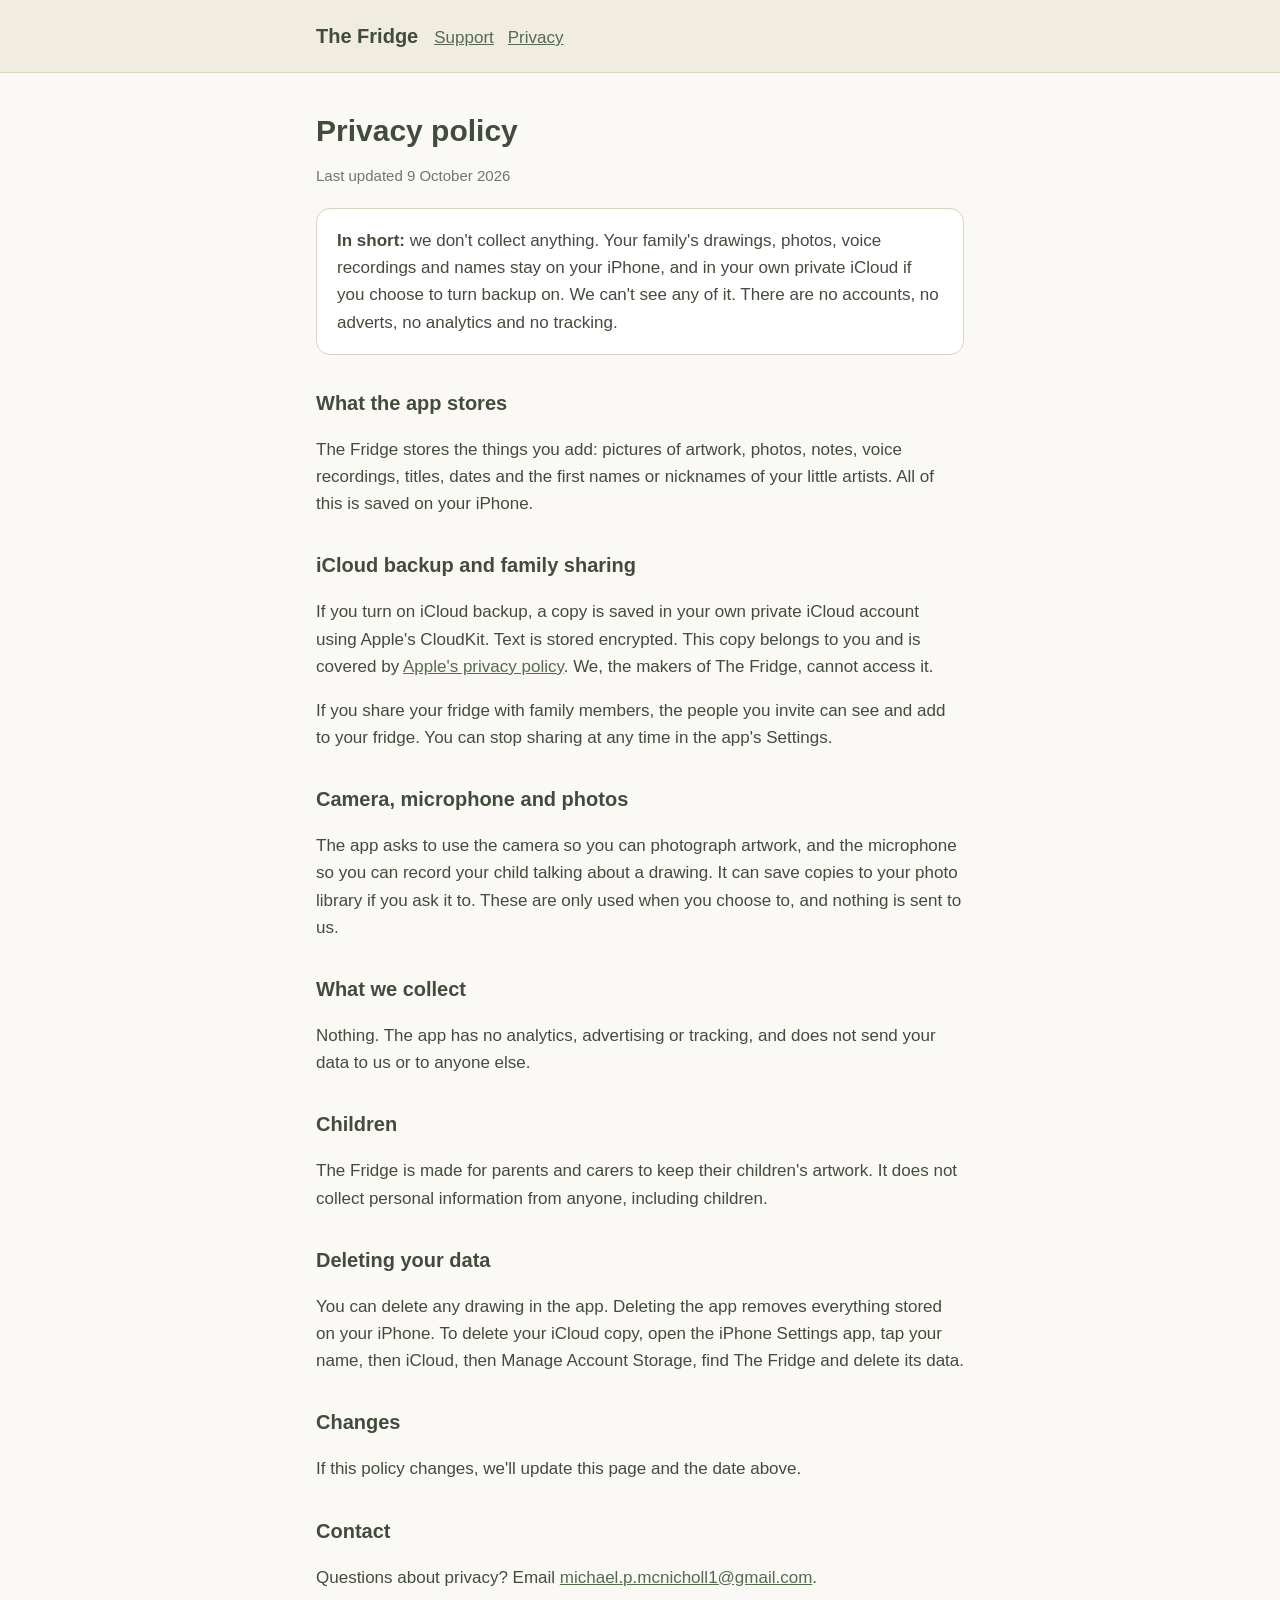
==== privacy.html @ f43756da "Add The Fridge support page and privacy policy Co-Authored-By: Claude Opus 5.5 (1M context) <noreply" ====
<!doctype html>
<html lang="en-GB">
<head>
<meta charset="utf-8">
<meta name="viewport" content="width=device-width, initial-scale=1">
<title>The Fridge: Privacy Policy</title>
<link rel="stylesheet" href="style.css">
</head>
<body>
<header><div><a class="brand" href="index.html">The Fridge</a><nav><a href="index.html">Support</a><a href="privacy.html">Privacy</a></nav></div></header>
<main>
<h1>Privacy policy</h1>
<p class="muted">Last updated 9 October 2026</p>

<div class="card">
<p style="margin:0"><strong>In short:</strong> we don't collect anything. Your family's drawings, photos, voice recordings and names stay on your iPhone, and in your own private iCloud if you choose to turn backup on. We can't see any of it. There are no accounts, no adverts, no analytics and no tracking.</p>
</div>

<h2>What the app stores</h2>
<p>The Fridge stores the things you add: pictures of artwork, photos, notes, voice recordings, titles, dates and the first names or nicknames of your little artists. All of this is saved on your iPhone.</p>

<h2>iCloud backup and family sharing</h2>
<p>If you turn on iCloud backup, a copy is saved in your own private iCloud account using Apple's CloudKit. Text is stored encrypted. This copy belongs to you and is covered by <a href="https://www.apple.com/legal/privacy/">Apple's privacy policy</a>. We, the makers of The Fridge, cannot access it.</p>
<p>If you share your fridge with family members, the people you invite can see and add to your fridge. You can stop sharing at any time in the app's Settings.</p>

<h2>Camera, microphone and photos</h2>
<p>The app asks to use the camera so you can photograph artwork, and the microphone so you can record your child talking about a drawing. It can save copies to your photo library if you ask it to. These are only used when you choose to, and nothing is sent to us.</p>

<h2>What we collect</h2>
<p>Nothing. The app has no analytics, advertising or tracking, and does not send your data to us or to anyone else.</p>

<h2>Children</h2>
<p>The Fridge is made for parents and carers to keep their children's artwork. It does not collect personal information from anyone, including children.</p>

<h2>Deleting your data</h2>
<p>You can delete any drawing in the app. Deleting the app removes everything stored on your iPhone. To delete your iCloud copy, open the iPhone Settings app, tap your name, then iCloud, then Manage Account Storage, find The Fridge and delete its data.</p>

<h2>Changes</h2>
<p>If this policy changes, we'll update this page and the date above.</p>

<h2>Contact</h2>
<p>Questions about privacy? Email <a href="mailto:michael.p.mcnicholl1@gmail.com">michael.p.mcnicholl1@gmail.com</a>.</p>
</main>
</body>
</html>
---- style.css ----
:root { --ink:#424c3d; --primary:#546b4e; --cream:#faf9f5; --kitchen:#f0ecdf; --line:#d9d3c2; }
* { box-sizing:border-box; }
body { margin:0; background:var(--cream); color:var(--ink); font:17px/1.6 -apple-system, BlinkMacSystemFont, "Segoe UI", Helvetica, Arial, sans-serif; }
main { max-width:680px; margin:0 auto; padding:40px 16px 64px; }
header { background:var(--kitchen); border-bottom:1px solid var(--line); }
header div { max-width:680px; margin:0 auto; padding:20px 16px; display:flex; gap:16px; align-items:baseline; flex-wrap:wrap; }
header a.brand { font-weight:700; font-size:20px; color:var(--ink); text-decoration:none; }
nav a { color:var(--primary); margin-right:14px; }
h1 { font-size:30px; line-height:1.2; margin:0 0 8px; }
h2 { font-size:20px; margin:32px 0 8px; }
a { color:var(--primary); }
.tagline { font-size:19px; margin-top:0; }
.muted { opacity:.75; font-size:15px; }
.card { background:#fff; border:1px solid var(--line); border-radius:14px; padding:18px 20px; margin:20px 0; }
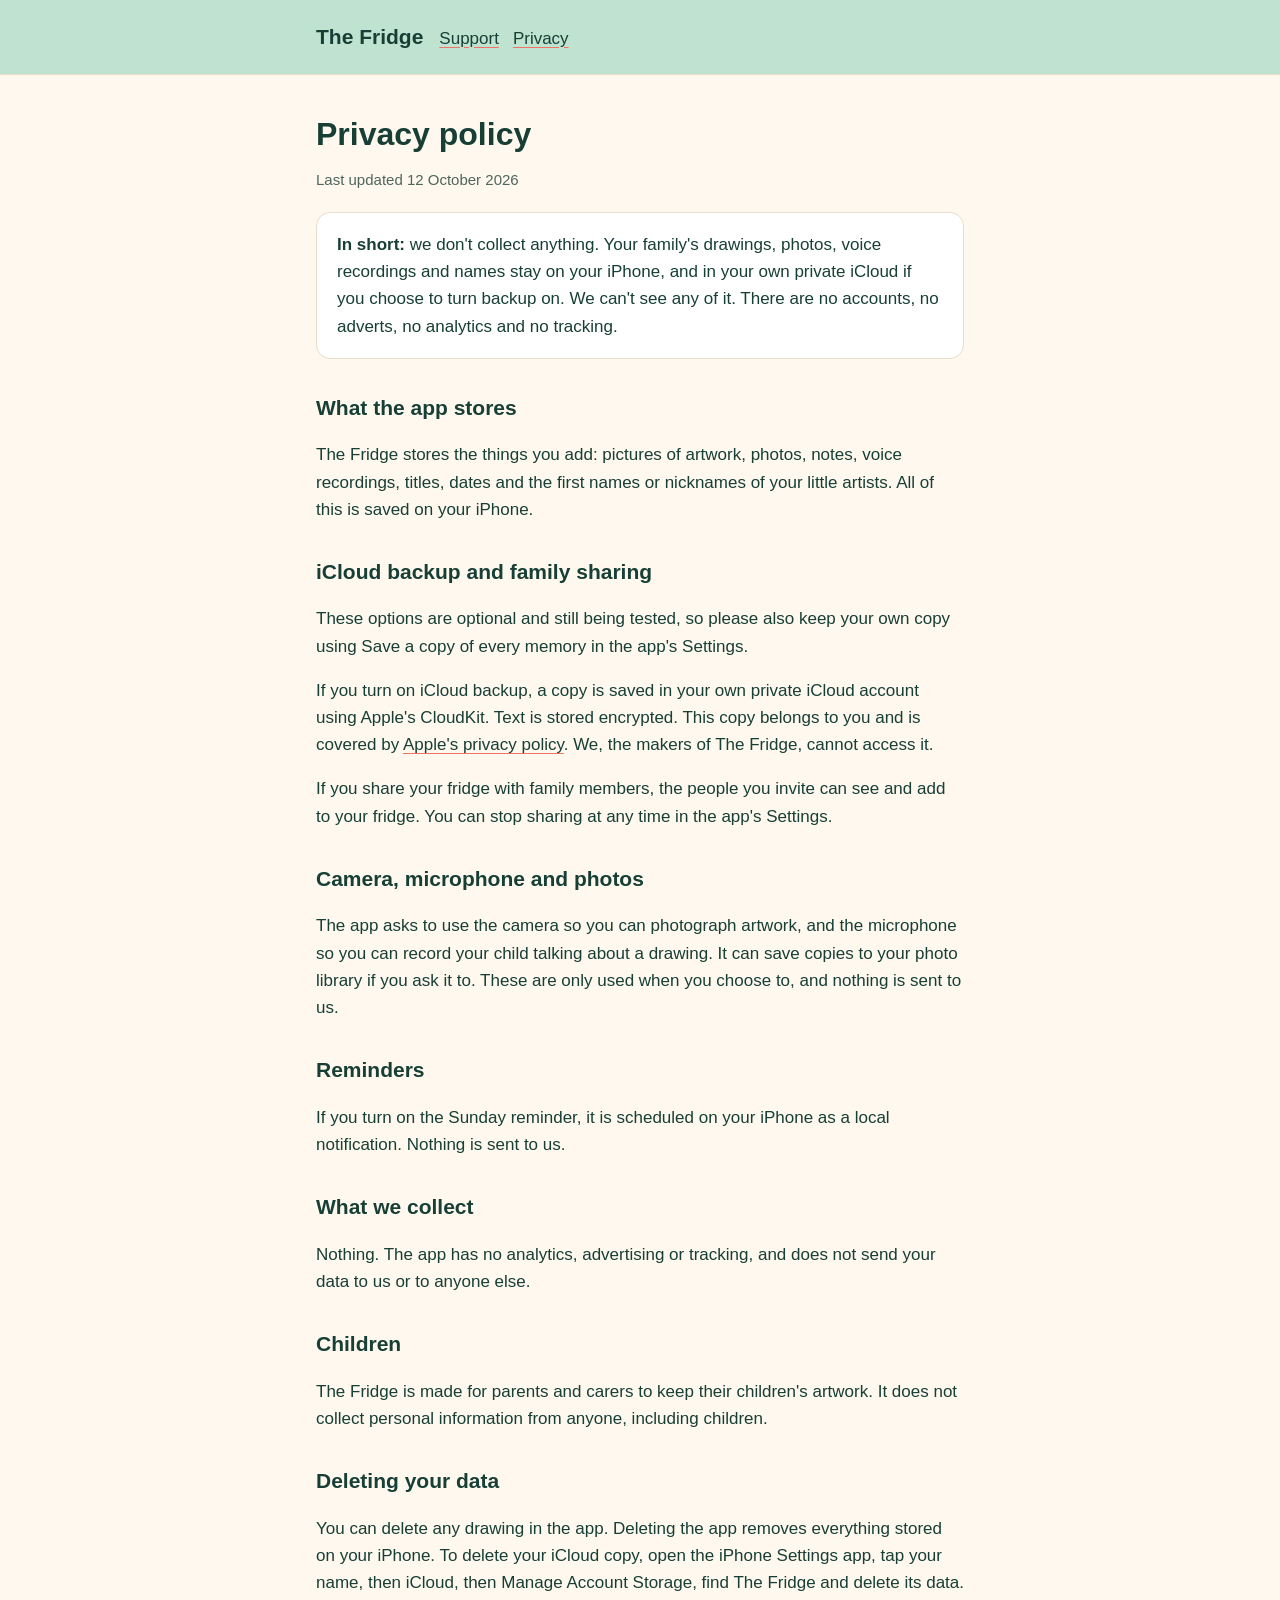
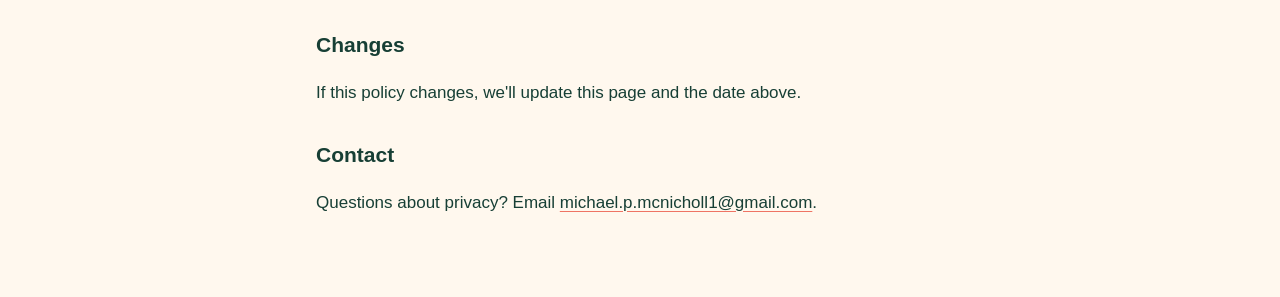
==== commit 8fb3ec22: "Align support and privacy pages with what the app does Removes iCloud backup and family sharing prom" ====
--- a/privacy.html
+++ b/privacy.html
@@ -10,7 +10,7 @@
 <header><div><a class="brand" href="index.html">The Fridge</a><nav><a href="index.html">Support</a><a href="privacy.html">Privacy</a></nav></div></header>
 <main>
 <h1>Privacy policy</h1>
-<p class="muted">Last updated 9 October 2026</p>
+<p class="muted">Last updated 12 October 2026</p>
 
 <div class="card">
 <p style="margin:0"><strong>In short:</strong> we don't collect anything. Your family's drawings, photos, voice recordings and names stay on your iPhone, and in your own private iCloud if you choose to turn backup on. We can't see any of it. There are no accounts, no adverts, no analytics and no tracking.</p>
@@ -20,11 +20,15 @@
 <p>The Fridge stores the things you add: pictures of artwork, photos, notes, voice recordings, titles, dates and the first names or nicknames of your little artists. All of this is saved on your iPhone.</p>
 
 <h2>iCloud backup and family sharing</h2>
+<p>These options are optional and still being tested, so please also keep your own copy using Save a copy of every memory in the app's Settings.</p>
 <p>If you turn on iCloud backup, a copy is saved in your own private iCloud account using Apple's CloudKit. Text is stored encrypted. This copy belongs to you and is covered by <a href="https://www.apple.com/legal/privacy/">Apple's privacy policy</a>. We, the makers of The Fridge, cannot access it.</p>
 <p>If you share your fridge with family members, the people you invite can see and add to your fridge. You can stop sharing at any time in the app's Settings.</p>
 
 <h2>Camera, microphone and photos</h2>
 <p>The app asks to use the camera so you can photograph artwork, and the microphone so you can record your child talking about a drawing. It can save copies to your photo library if you ask it to. These are only used when you choose to, and nothing is sent to us.</p>
+
+<h2>Reminders</h2>
+<p>If you turn on the Sunday reminder, it is scheduled on your iPhone as a local notification. Nothing is sent to us.</p>
 
 <h2>What we collect</h2>
 <p>Nothing. The app has no analytics, advertising or tracking, and does not send your data to us or to anyone else.</p>
--- a/style.css
+++ b/style.css
@@ -1,14 +1,18 @@
-:root { --ink:#424c3d; --primary:#546b4e; --cream:#faf9f5; --kitchen:#f0ecdf; --line:#d9d3c2; }
+/* Cream, evergreen, mint, coral and sunshine. Nunito and Inter are used when installed; nothing is downloaded. */
+:root { --ink:#173F35; --muted:#4E665C; --cream:#FFF8EE; --mint:#BFE3D0; --coral:#EF7464; --sunshine:#F4C95D; --line:#E7DDCB; }
 * { box-sizing:border-box; }
-body { margin:0; background:var(--cream); color:var(--ink); font:17px/1.6 -apple-system, BlinkMacSystemFont, "Segoe UI", Helvetica, Arial, sans-serif; }
+body { margin:0; background:var(--cream); color:var(--ink); font:17px/1.6 Inter, -apple-system, BlinkMacSystemFont, "Segoe UI", Helvetica, Arial, sans-serif; }
 main { max-width:680px; margin:0 auto; padding:40px 16px 64px; }
-header { background:var(--kitchen); border-bottom:1px solid var(--line); }
+header { background:var(--mint); border-bottom:1px solid var(--line); }
 header div { max-width:680px; margin:0 auto; padding:20px 16px; display:flex; gap:16px; align-items:baseline; flex-wrap:wrap; }
-header a.brand { font-weight:700; font-size:20px; color:var(--ink); text-decoration:none; }
-nav a { color:var(--primary); margin-right:14px; }
-h1 { font-size:30px; line-height:1.2; margin:0 0 8px; }
-h2 { font-size:20px; margin:32px 0 8px; }
-a { color:var(--primary); }
-.tagline { font-size:19px; margin-top:0; }
-.muted { opacity:.75; font-size:15px; }
+header a.brand { font-family:Nunito, ui-rounded, "SF Pro Rounded", -apple-system, sans-serif; font-weight:800; font-size:21px; color:var(--ink); text-decoration:none; }
+nav a { color:var(--ink); margin-right:14px; }
+h1, h2 { font-family:Nunito, ui-rounded, "SF Pro Rounded", -apple-system, sans-serif; font-weight:800; }
+h1 { font-size:32px; line-height:1.2; margin:0 0 8px; }
+h2 { font-size:21px; margin:32px 0 8px; }
+a { color:var(--ink); text-decoration-color:var(--coral); text-underline-offset:3px; }
+ul { padding-left:22px; }
+li { margin-bottom:8px; }
+.tagline { font-size:19px; margin-top:0; border-left:4px solid var(--sunshine); padding-left:10px; }
+.muted { color:var(--muted); font-size:15px; }
 .card { background:#fff; border:1px solid var(--line); border-radius:14px; padding:18px 20px; margin:20px 0; }
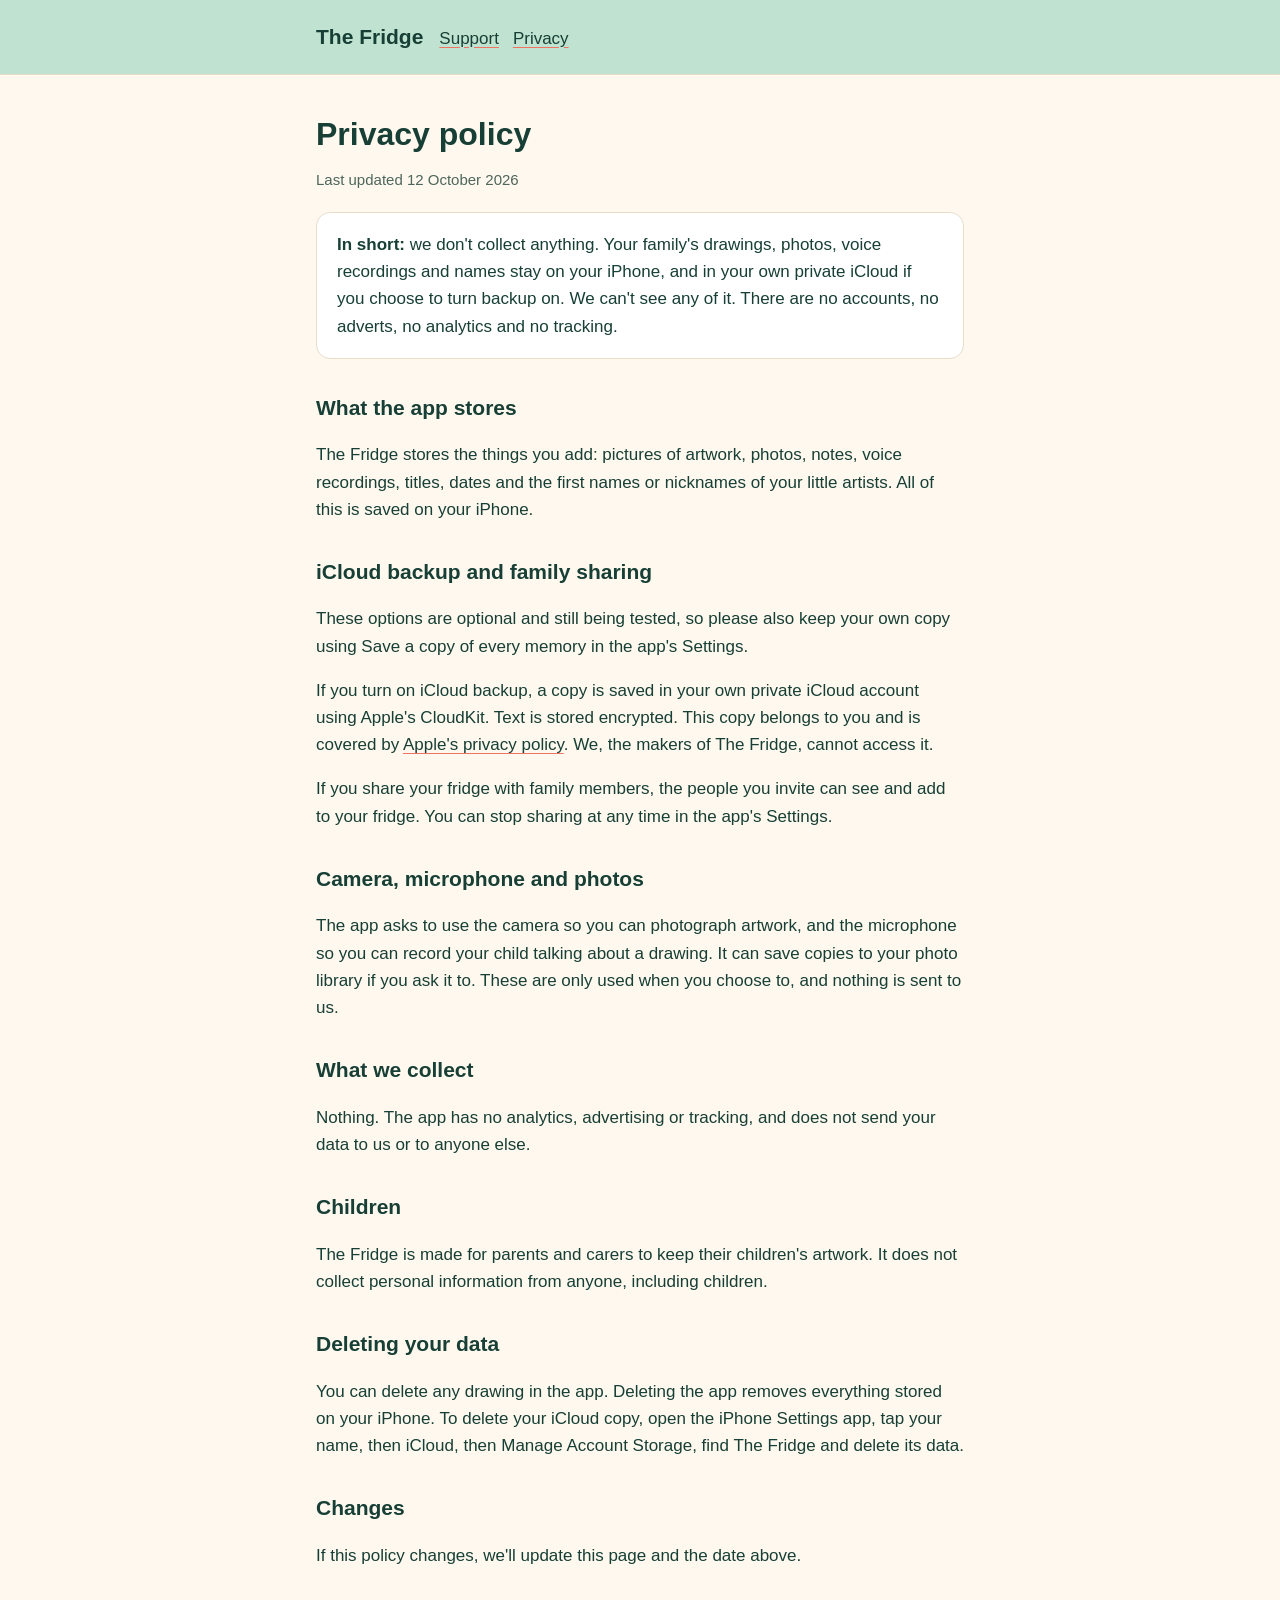
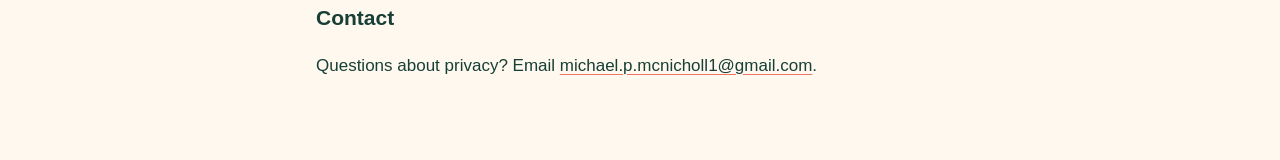
==== commit 71de9ba7: "Describe only what the current app does The story step and Sunday reminder are not in the app, so th" ====
--- a/privacy.html
+++ b/privacy.html
@@ -27,9 +27,6 @@
 <h2>Camera, microphone and photos</h2>
 <p>The app asks to use the camera so you can photograph artwork, and the microphone so you can record your child talking about a drawing. It can save copies to your photo library if you ask it to. These are only used when you choose to, and nothing is sent to us.</p>
 
-<h2>Reminders</h2>
-<p>If you turn on the Sunday reminder, it is scheduled on your iPhone as a local notification. Nothing is sent to us.</p>
-
 <h2>What we collect</h2>
 <p>Nothing. The app has no analytics, advertising or tracking, and does not send your data to us or to anyone else.</p>
 
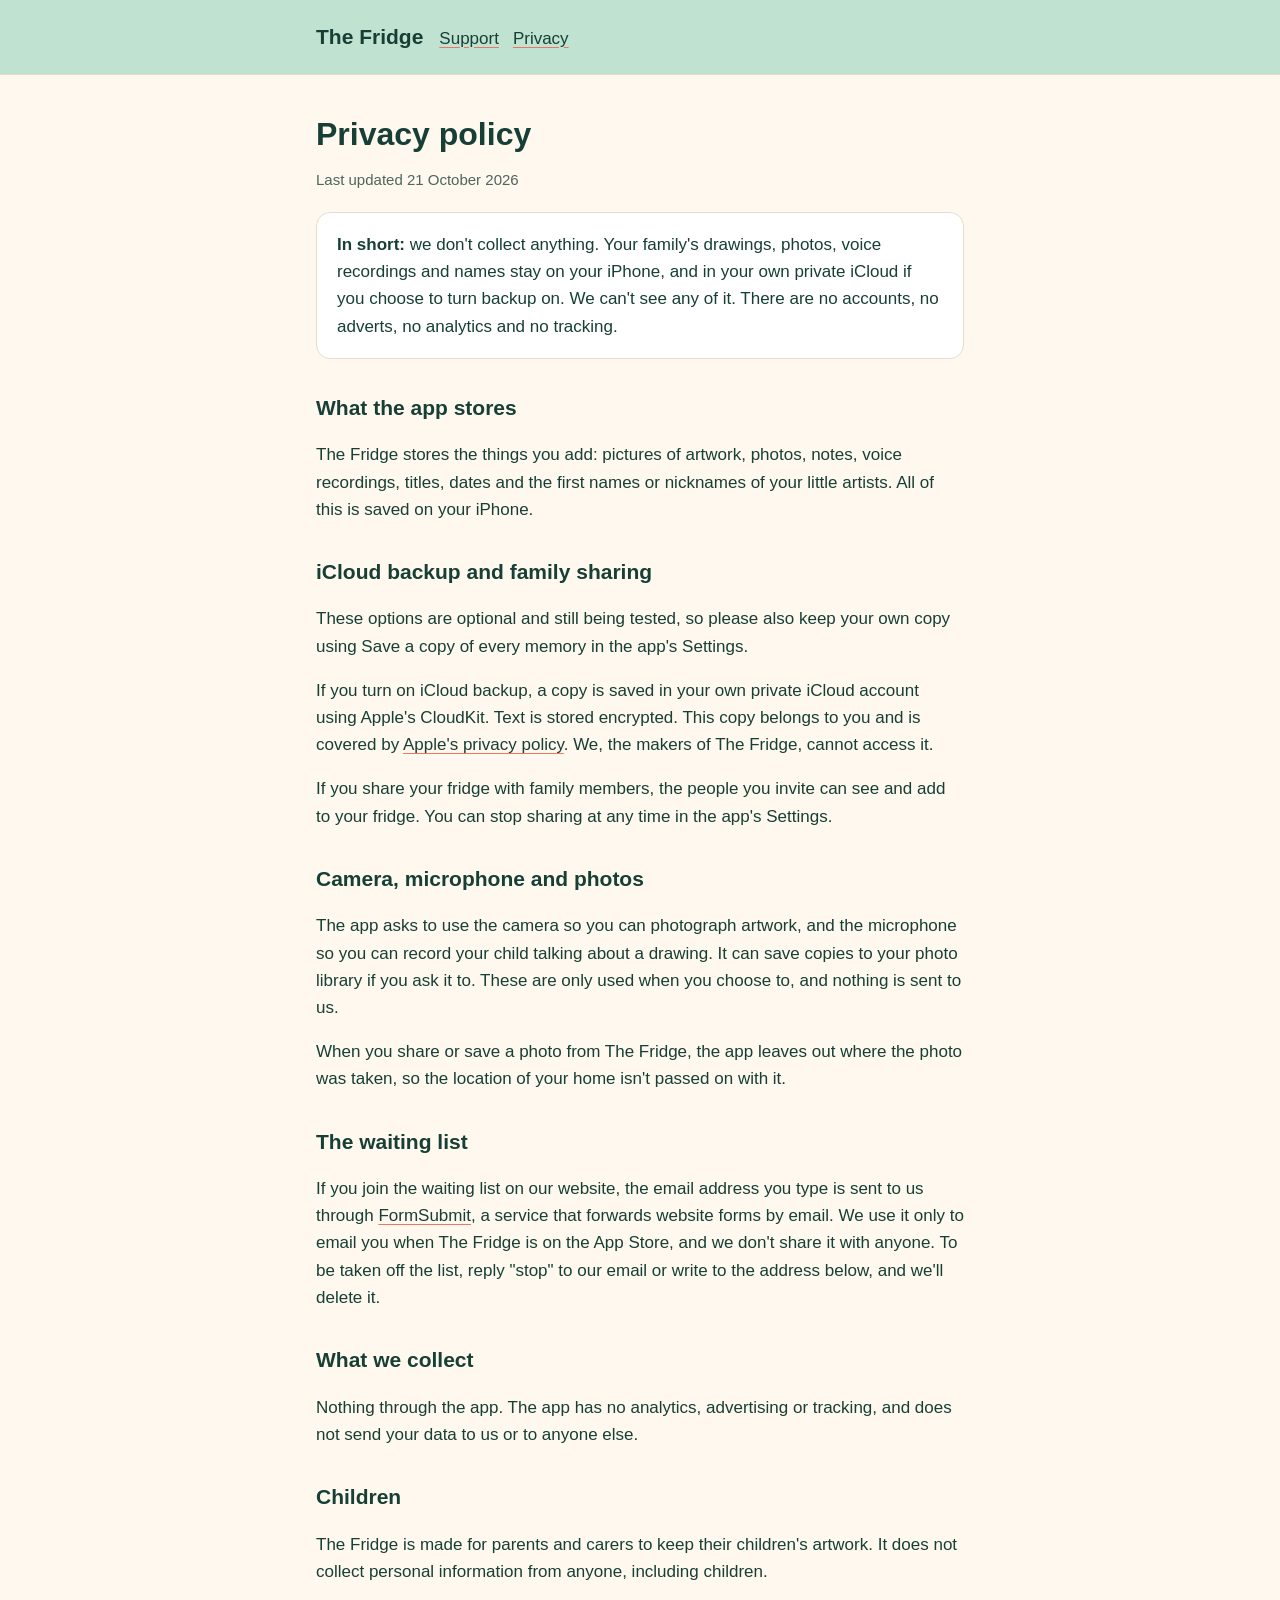
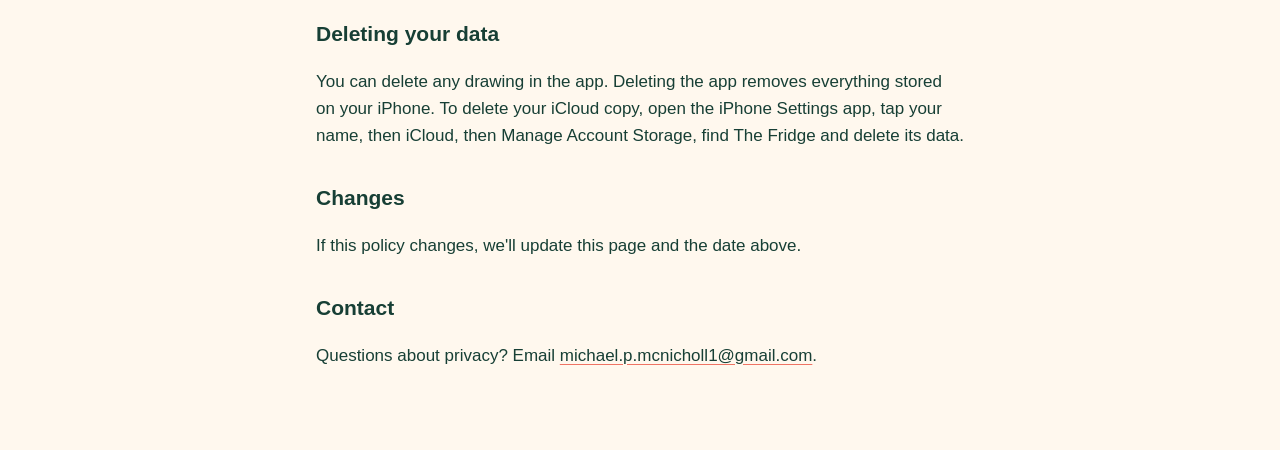
==== commit 68551fe4: "Privacy page: waiting list and photo location Say how waiting list emails are collected (FormSubmit)" ====
--- a/privacy.html
+++ b/privacy.html
@@ -10,7 +10,7 @@
 <header><div><a class="brand" href="index.html">The Fridge</a><nav><a href="index.html">Support</a><a href="privacy.html">Privacy</a></nav></div></header>
 <main>
 <h1>Privacy policy</h1>
-<p class="muted">Last updated 12 October 2026</p>
+<p class="muted">Last updated 21 October 2026</p>
 
 <div class="card">
 <p style="margin:0"><strong>In short:</strong> we don't collect anything. Your family's drawings, photos, voice recordings and names stay on your iPhone, and in your own private iCloud if you choose to turn backup on. We can't see any of it. There are no accounts, no adverts, no analytics and no tracking.</p>
@@ -26,9 +26,13 @@
 
 <h2>Camera, microphone and photos</h2>
 <p>The app asks to use the camera so you can photograph artwork, and the microphone so you can record your child talking about a drawing. It can save copies to your photo library if you ask it to. These are only used when you choose to, and nothing is sent to us.</p>
+<p>When you share or save a photo from The Fridge, the app leaves out where the photo was taken, so the location of your home isn't passed on with it.</p>
+
+<h2>The waiting list</h2>
+<p>If you join the waiting list on our website, the email address you type is sent to us through <a href="https://formsubmit.co">FormSubmit</a>, a service that forwards website forms by email. We use it only to email you when The Fridge is on the App Store, and we don't share it with anyone. To be taken off the list, reply "stop" to our email or write to the address below, and we'll delete it.</p>
 
 <h2>What we collect</h2>
-<p>Nothing. The app has no analytics, advertising or tracking, and does not send your data to us or to anyone else.</p>
+<p>Nothing through the app. The app has no analytics, advertising or tracking, and does not send your data to us or to anyone else.</p>
 
 <h2>Children</h2>
 <p>The Fridge is made for parents and carers to keep their children's artwork. It does not collect personal information from anyone, including children.</p>
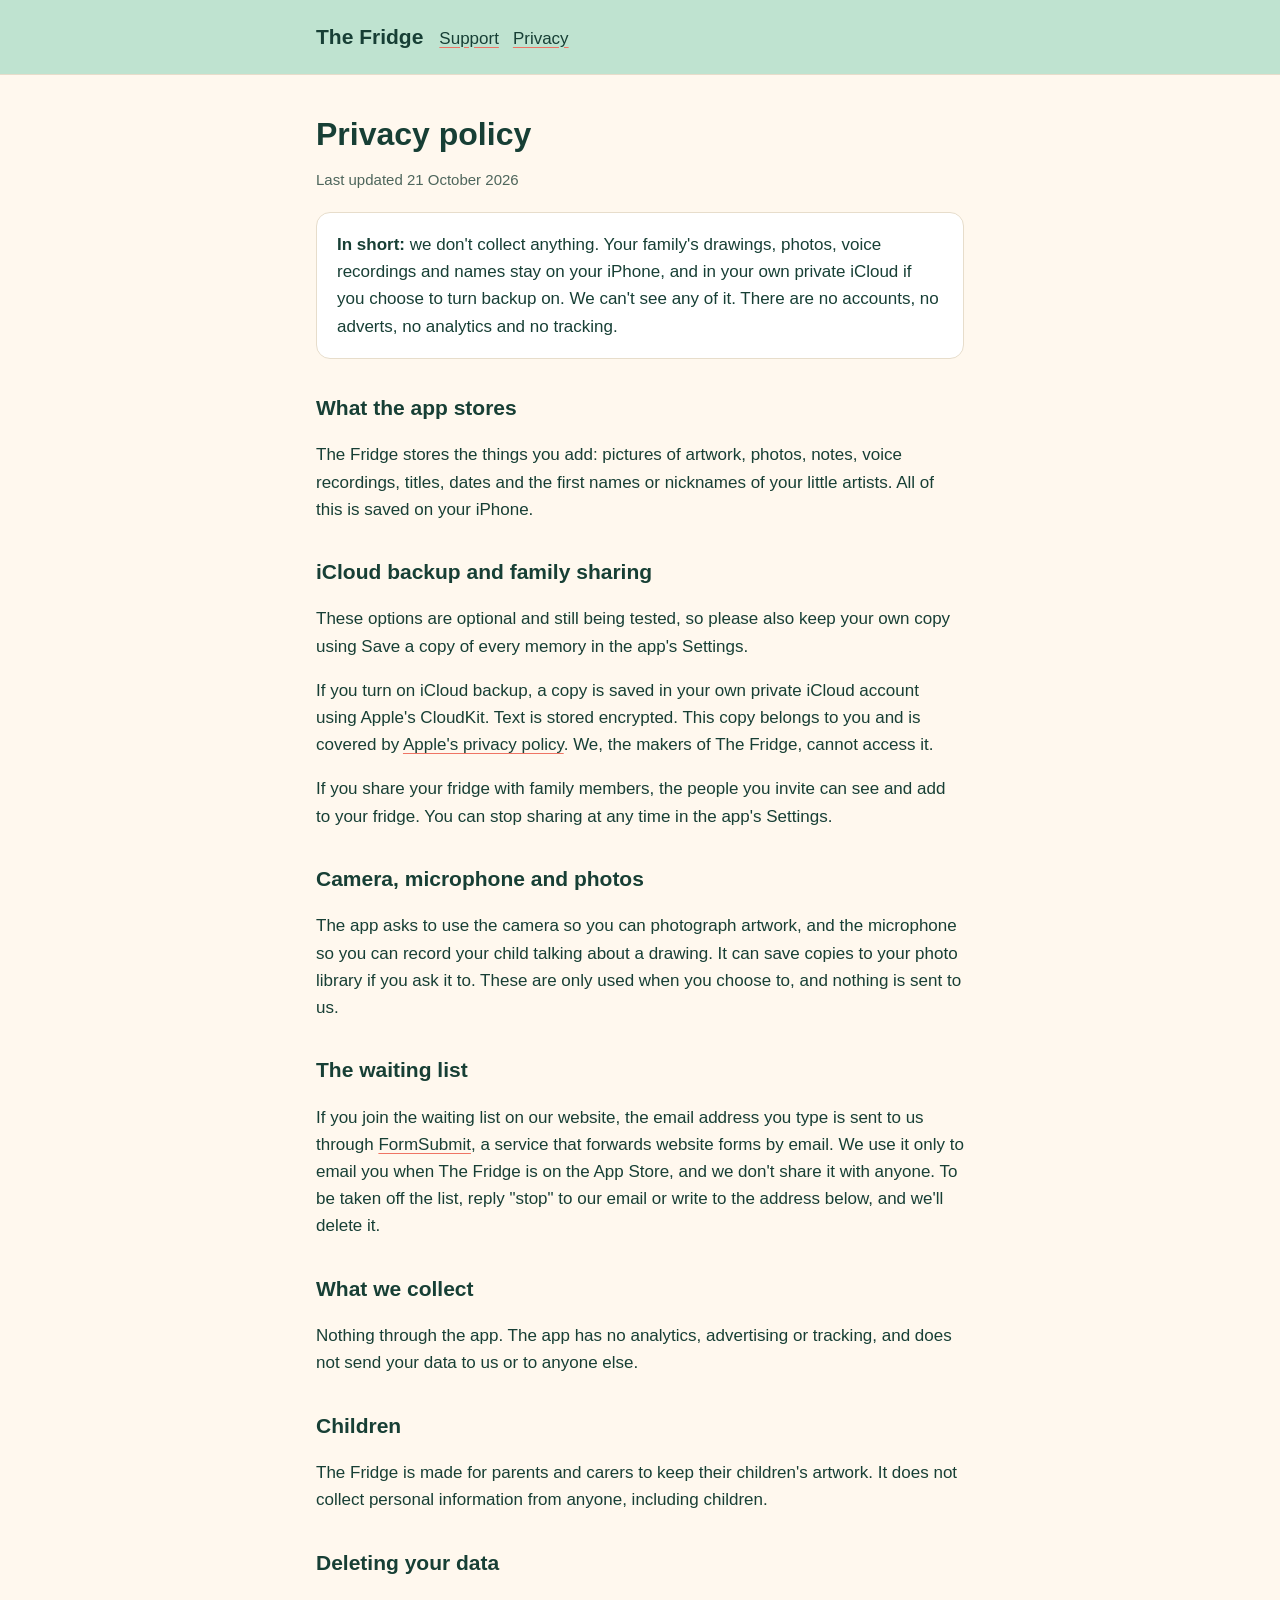
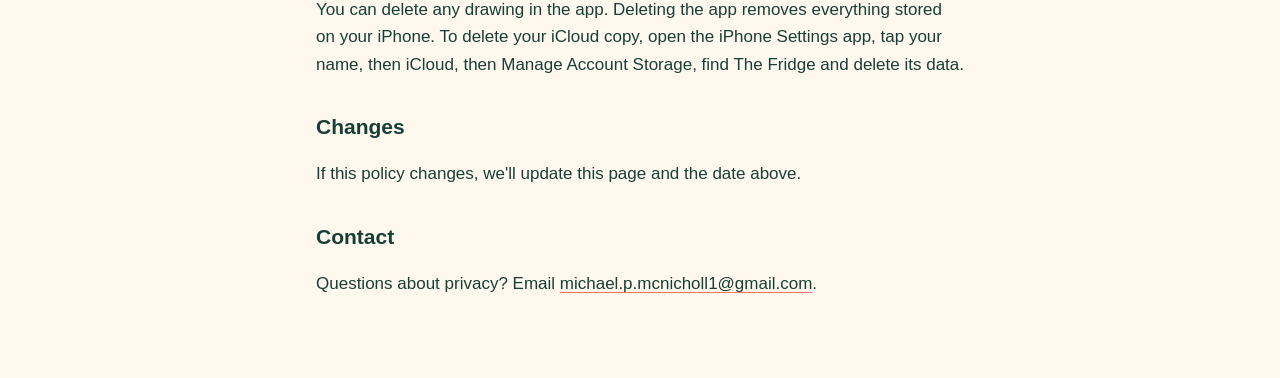
==== commit 5808feec: "Leave the photo location line until the app update is out Co-Authored-By: Claude Opus 5.5 (1M contex" ====
--- a/privacy.html
+++ b/privacy.html
@@ -26,7 +26,6 @@
 
 <h2>Camera, microphone and photos</h2>
 <p>The app asks to use the camera so you can photograph artwork, and the microphone so you can record your child talking about a drawing. It can save copies to your photo library if you ask it to. These are only used when you choose to, and nothing is sent to us.</p>
-<p>When you share or save a photo from The Fridge, the app leaves out where the photo was taken, so the location of your home isn't passed on with it.</p>
 
 <h2>The waiting list</h2>
 <p>If you join the waiting list on our website, the email address you type is sent to us through <a href="https://formsubmit.co">FormSubmit</a>, a service that forwards website forms by email. We use it only to email you when The Fridge is on the App Store, and we don't share it with anyone. To be taken off the list, reply "stop" to our email or write to the address below, and we'll delete it.</p>
